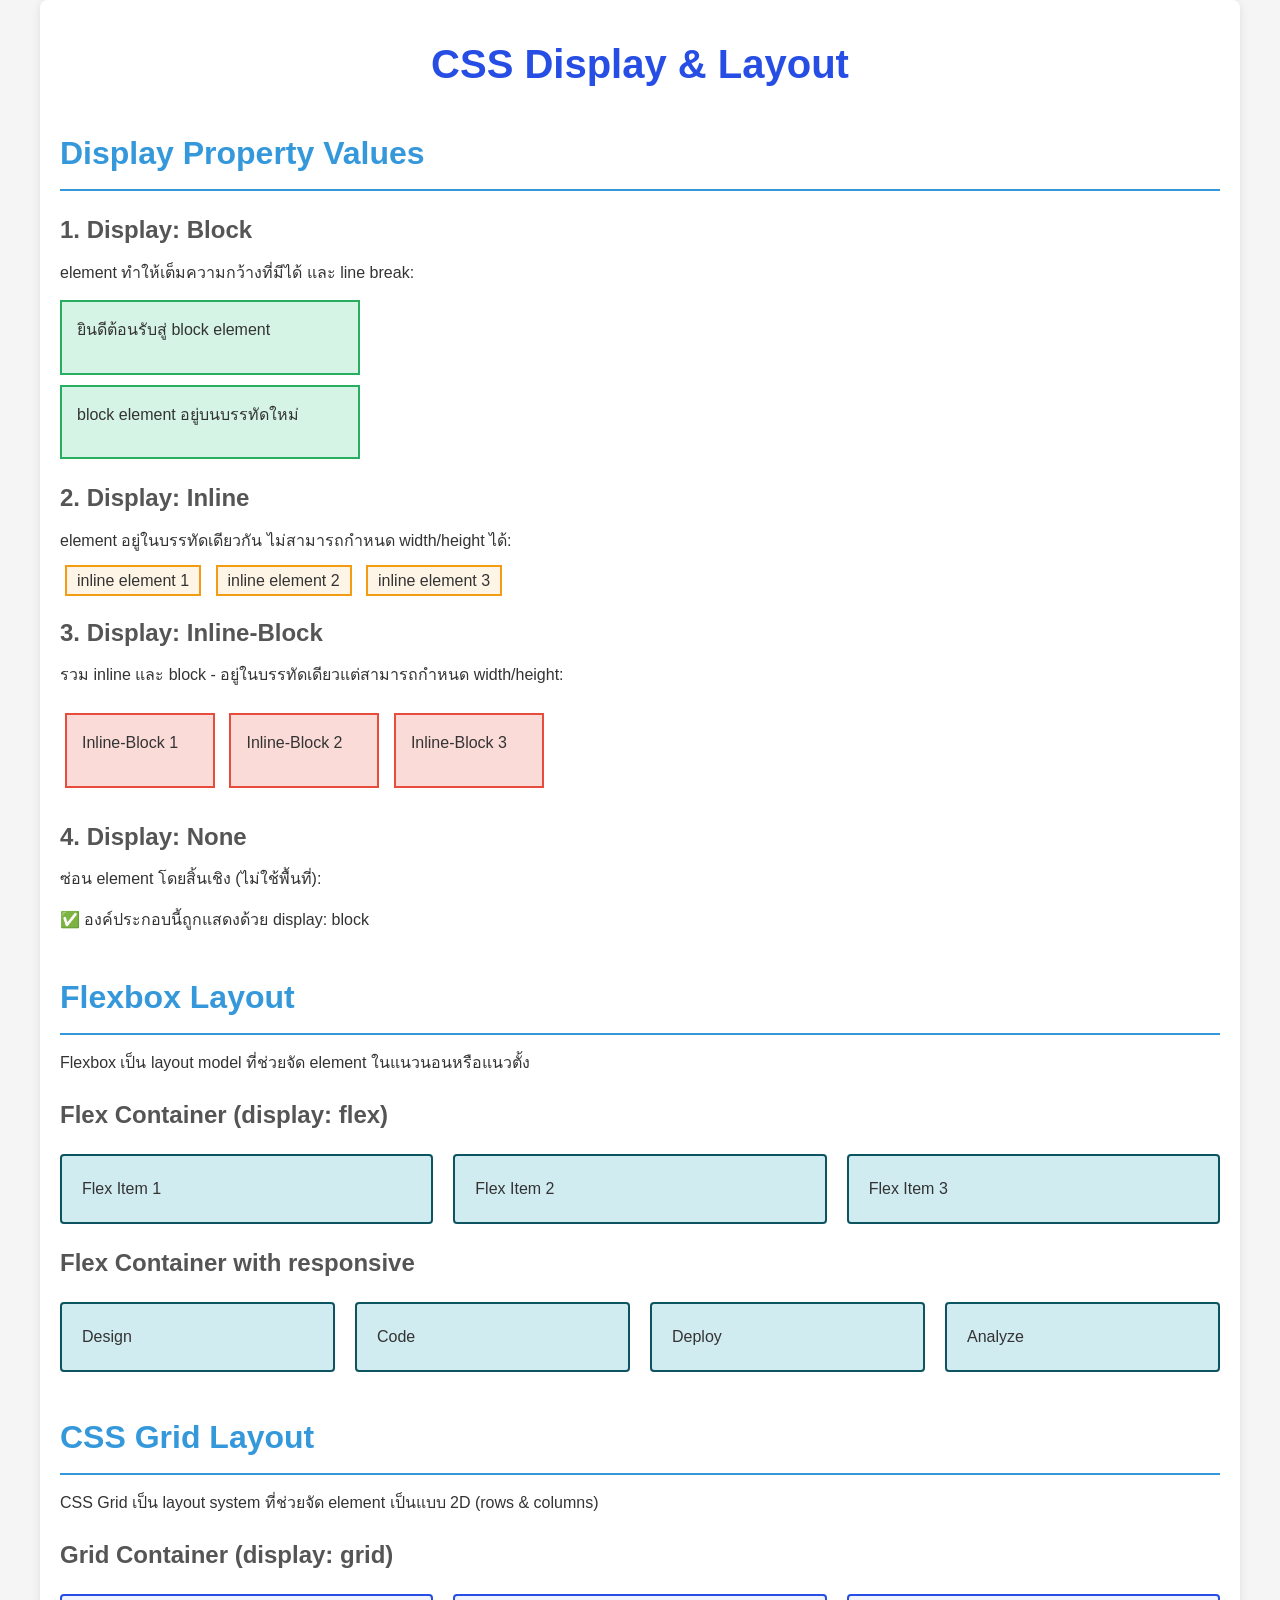
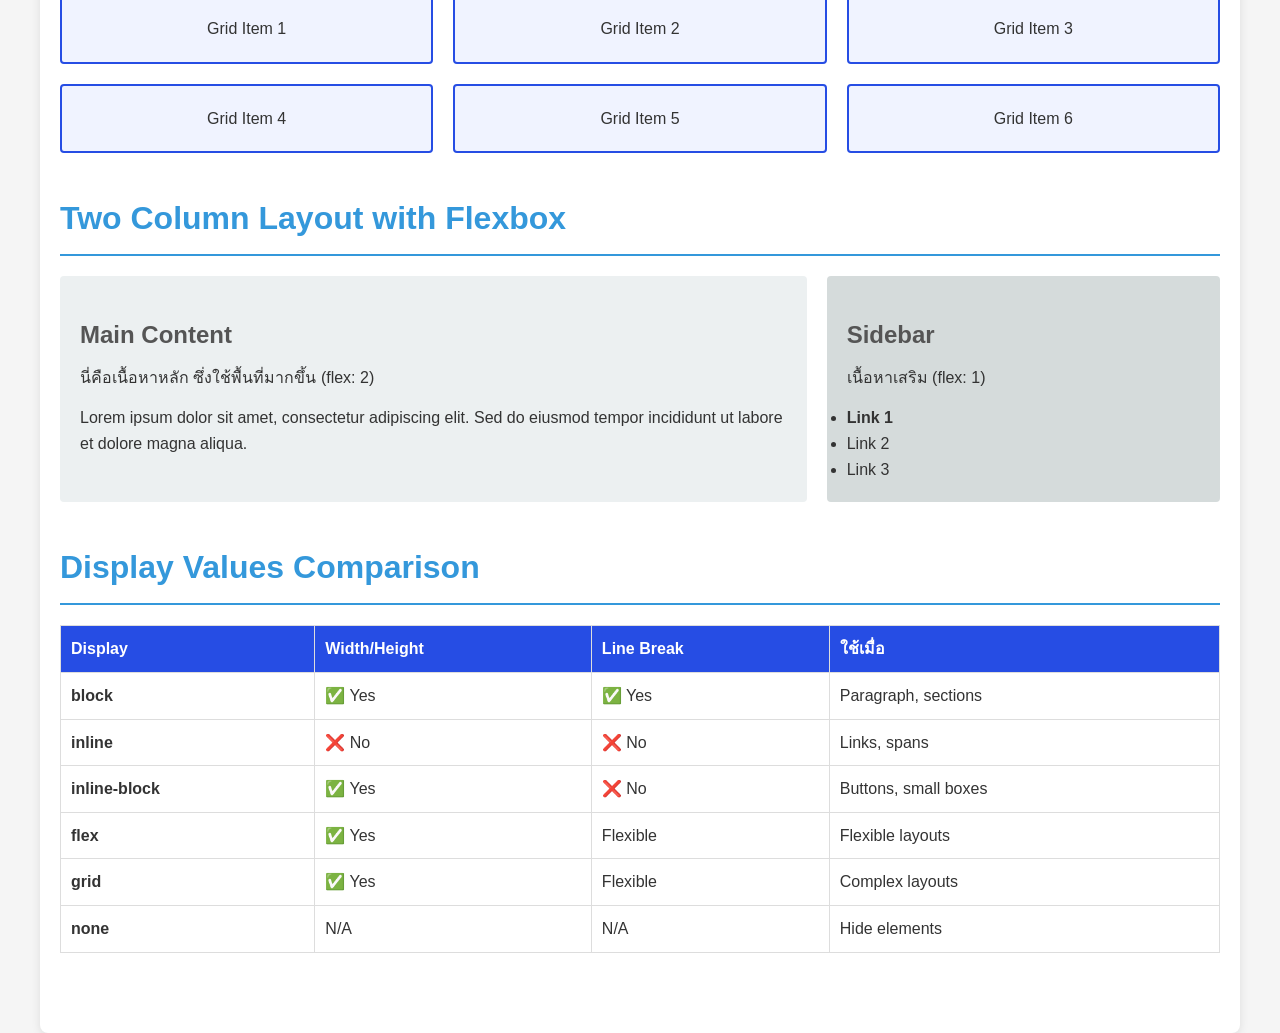
==== display-layout.html @ c70e63ac "add display-layout.html block, inline, flex, grid examples" ====
<!DOCTYPE html>
<html lang="th">
<head>
<meta charset="UTF-8" />
<meta name="viewport" content="width=device-width, initial-scale=1.0" />
<title>CSS Display & Layout</title>
<link rel="stylesheet" href="styles.css" />
<style>
/* ================================
   DISPLAY PROPERTY DEMONSTRATION
================================ */
.display-section {
  margin: 40px 0;
}

/* Display: Block */
.block-demo {
  display: block;
  width: 300px;
  background-color: #d5f4e6;
  border: 2px solid #27ae60;
  padding: 15px;
  margin: 10px 0;
}

/* Display: Inline */
.inline-demo {
  display: inline;
  background-color: #fef5e7;
  border: 2px solid #f39c12;
  padding: 5px 10px;
  margin: 0 5px;
}

/* Display: Inline-Block */
.inline-block-demo {
  display: inline-block;
  width: 150px;
  background-color: #fadbd8;
  border: 2px solid #e74c3c;
  padding: 15px;
  margin: 10px 5px;
  vertical-align: top;
}

/* Display: None */
.hidden {
  display: none;
}

.visible {
  display: block;
}

/* Flexbox Layout */
.flex-container {
  display: flex;
  gap: 20px;
  flex-wrap: wrap;
  margin: 20px 0;
}

.flex-item {
  flex: 1;
  min-width: 200px;
  background-color: #d1ecf1;
  border: 2px solid #0c5460;
  padding: 20px;
  border-radius: 4px;
}

/* Grid Layout */
.grid-container {
  display: grid;
  grid-template-columns: repeat(3, 1fr);
  gap: 20px;
  margin: 20px 0;
}

.grid-item {
  background-color: #f0f3ff;
  border: 2px solid #264de4;
  padding: 20px;
  text-align: center;
  border-radius: 4px;
}

@media (max-width: 768px) {
  .grid-container {
    grid-template-columns: repeat(2, 1fr);
  }
}

@media (max-width: 480px) {
  .grid-container {
    grid-template-columns: 1fr;
  }
}

/* Two Column Layout */
.two-column {
  display: flex;
  gap: 20px;
  margin: 20px 0;
}

.main-content {
  flex: 2;
  background-color: #ecf0f1;
  padding: 20px;
  border-radius: 4px;
}

.sidebar-col {
  flex: 1;
  background-color: #d5dbdb;
  padding: 20px;
  border-radius: 4px;
}
</style>
</head>
<body>
<div class="container">
<h1>CSS Display & Layout</h1>

<!-- Display Values -->
<section class="display-section">
<h2>Display Property Values</h2>

<h3>1. Display: Block</h3>
<p>element ทําให้เต็มความกว้างที่มีได้ และ line break:</p>
<div class="block-demo">
<p>ยินดีต้อนรับสู่ block element</p>
</div>
<div class="block-demo">
<p>block element อยู่บนบรรทัดใหม่</p>
</div>

<h3>2. Display: Inline</h3>
<p>element อยู่ในบรรทัดเดียวกัน ไม่สามารถกําหนด width/height ได้:</p>
<p>
<span class="inline-demo">inline element 1</span>
<span class="inline-demo">inline element 2</span>
<span class="inline-demo">inline element 3</span>
</p>

<h3>3. Display: Inline-Block</h3>
<p>
รวม inline และ block - อยู่ในบรรทัดเดียวแต่สามารถกําหนด width/height:
</p>
<div>
<div class="inline-block-demo">
<p>Inline-Block 1</p>
</div>
<div class="inline-block-demo">
<p>Inline-Block 2</p>
</div>
<div class="inline-block-demo">
<p>Inline-Block 3</p>
</div>
</div>

<h3>4. Display: None</h3>
<p>ซ่อน element โดยสิ้นเชิง (ไม่ใช้พื้นที่):</p>
<p class="hidden">❌ องค์ประกอบนี้ถูกซ่อนด้วย display: none</p>
<p class="visible">✅ องค์ประกอบนี้ถูกแสดงด้วย display: block</p>
</section>

<!-- Flexbox -->
<section class="display-section">
<h2>Flexbox Layout</h2>
<p>Flexbox เป็น layout model ที่ช่วยจัด element ในแนวนอนหรือแนวตั้ง</p>

<h3>Flex Container (display: flex)</h3>
<div class="flex-container">
<div class="flex-item">Flex Item 1</div>
<div class="flex-item">Flex Item 2</div>
<div class="flex-item">Flex Item 3</div>
</div>

<h3>Flex Container with responsive</h3>
<div class="flex-container">
<div class="flex-item">Design</div>
<div class="flex-item">Code</div>
<div class="flex-item">Deploy</div>
<div class="flex-item">Analyze</div>
</div>
</section>

<!-- Grid Layout -->
<section class="display-section">
<h2>CSS Grid Layout</h2>
<p>
CSS Grid เป็น layout system ที่ช่วยจัด element เป็นแบบ 2D (rows & columns)
</p>

<h3>Grid Container (display: grid)</h3>
<div class="grid-container">
<div class="grid-item">Grid Item 1</div>
<div class="grid-item">Grid Item 2</div>
<div class="grid-item">Grid Item 3</div>
<div class="grid-item">Grid Item 4</div>
<div class="grid-item">Grid Item 5</div>
<div class="grid-item">Grid Item 6</div>
</div>
</section>

<!-- Two Column Layout -->
<section class="display-section">
<h2>Two Column Layout with Flexbox</h2>
<div class="two-column">
<div class="main-content">
<h3>Main Content</h3>
<p>นี่คือเนื้อหาหลัก ซึ่งใช้พื้นที่มากขึ้น (flex: 2)</p>
<p>
Lorem ipsum dolor sit amet, consectetur adipiscing elit. Sed do
eiusmod tempor incididunt ut labore et dolore magna aliqua.
</p>
</div>
<aside class="sidebar-col">
<h3>Sidebar</h3>
<p>เนื้อหาเสริม (flex: 1)</p>
<ul>
<li>Link 1</li>
<li>Link 2</li>
<li>Link 3</li>
</ul>
</aside>
</div>
</section>

<!-- Display Comparison Table -->
<section class="display-section">
<h2>Display Values Comparison</h2>
<table style="width: 100%; border-collapse: collapse; margin-top: 20px">
<thead>
<tr style="background-color: #264de4; color: white; text-align: left">
<th style="padding: 10px; border: 1px solid #ddd">Display</th>
<th style="padding: 10px; border: 1px solid #ddd">Width/Height</th>
<th style="padding: 10px; border: 1px solid #ddd">Line Break</th>
<th style="padding: 10px; border: 1px solid #ddd">ใช้เมื่อ</th>
</tr>
</thead>
<tbody>
<tr>
<td style="padding: 10px; border: 1px solid #ddd"><strong>block</strong></td>
<td style="padding: 10px; border: 1px solid #ddd">✅ Yes</td>
<td style="padding: 10px; border: 1px solid #ddd">✅ Yes</td>
<td style="padding: 10px; border: 1px solid #ddd">Paragraph, sections</td>
</tr>
<tr>
<td style="padding: 10px; border: 1px solid #ddd"><strong>inline</strong></td>
<td style="padding: 10px; border: 1px solid #ddd">❌ No</td>
<td style="padding: 10px; border: 1px solid #ddd">❌ No</td>
<td style="padding: 10px; border: 1px solid #ddd">Links, spans</td>
</tr>
<tr>
<td style="padding: 10px; border: 1px solid #ddd"><strong>inline-block</strong></td>
<td style="padding: 10px; border: 1px solid #ddd">✅ Yes</td>
<td style="padding: 10px; border: 1px solid #ddd">❌ No</td>
<td style="padding: 10px; border: 1px solid #ddd">Buttons, small boxes</td>
</tr>
<tr>
<td style="padding: 10px; border: 1px solid #ddd"><strong>flex</strong></td>
<td style="padding: 10px; border: 1px solid #ddd">✅ Yes</td>
<td style="padding: 10px; border: 1px solid #ddd">Flexible</td>
<td style="padding: 10px; border: 1px solid #ddd">Flexible layouts</td>
</tr>
<tr>
<td style="padding: 10px; border: 1px solid #ddd"><strong>grid</strong></td>
<td style="padding: 10px; border: 1px solid #ddd">✅ Yes</td>
<td style="padding: 10px; border: 1px solid #ddd">Flexible</td>
<td style="padding: 10px; border: 1px solid #ddd">Complex layouts</td>
</tr>
<tr>
<td style="padding: 10px; border: 1px solid #ddd"><strong>none</strong></td>
<td style="padding: 10px; border: 1px solid #ddd">N/A</td>
<td style="padding: 10px; border: 1px solid #ddd">N/A</td>
<td style="padding: 10px; border: 1px solid #ddd">Hide elements</td>
</tr>
</tbody>
</table>
</section>
</div>
</body>
</html>
---- styles.css ----
/* ================================
   UNIVERSAL SELECTOR (*)
================================ */
* {
  margin: 0;
  padding: 0;
  box-sizing: border-box;
}

/* ================================
   ELEMENT SELECTORS
================================ */
/* Body - ตั้งค่า default ทั้งเพจ */
body {
  font-family: "Segoe UI", Tahoma, Geneva, Verdana, sans-serif;
  line-height: 1.6;
  color: #333;
  background-color: #f5f5f5;
}

/* Heading */
h1 {
  font-size: 2.5em;
  font-weight: 700;
  color: #264de4;
  text-align: center;
  line-height: 1.2;
  margin-bottom: 20px;
}

h2 {
  font-size: 2em;
  color: #3498db;
  margin-top: 30px;
  margin-bottom: 15px;
  border-bottom: 2px solid #3498db;
  padding-bottom: 10px;
}

h3 {
  font-size: 1.5em;
  color: #555;
  margin-top: 20px;
  margin-bottom: 10px;
}

/* Paragraph */
p {
  font-size: 1em;
  margin-bottom: 15px;
}

/* Container */
.container {
  max-width: 1200px;
  margin: 0 auto;
  padding: 40px 20px;
  background: white;
  border-radius: 8px;
  box-shadow: 0 2px 10px rgba(0, 0, 0, 0.1);
}

/* ================================
   CLASS SELECTORS (.)
================================ */
/* Intro paragraph */
.intro {
  font-size: 1.2em;
  color: #666;
  text-align: center;
  font-style: italic;
  margin-bottom: 30px;
}

/* Highlight text */
.highlight {
  background-color: #fff3cd;
  padding: 2px 6px;
  border-radius: 3px;
  color: #856404;
}

/* Code block styling */
.code-box {
  background-color: #f4f4f4;
  border-left: 4px solid #264de4;
  padding: 15px;
  margin: 20px 0;
  border-radius: 4px;
  overflow-x: auto;
}

.code-box code {
  font-family: "Courier New", monospace;
  font-size: 0.9em;
  color: #d63031;
}

/* Button styling */
.btn {
  display: inline-block;
  padding: 10px 20px;
  background-color: #dddddd;
  color: rgb(0, 0, 0);
  text-decoration: none;
  border-radius: 5px;
  transition: all 0.3s ease;
  border: none;
  cursor: pointer;
  font-size: 1em;
  margin: 10px 5px 10px 0;
}

.btn:hover {
  background-color: #c8ff00;
  transform: translateY(-2px);
  box-shadow: 0 4px 8px rgba(0, 0, 0, 0.2);
}

.btn:active {
  transform: translateY(0);
  box-shadow: 0 2px 4px rgba(0, 0, 0, 0.2);
}

/* ================================
   ID SELECTORS (#)
================================ */
#main-section {
  margin: 40px 0;
}

/* ================================
   ATTRIBUTE SELECTORS []
================================ */
input[type="text"],
input[type="email"],
textarea {
  width: 100%;
  padding: 10px;
  margin: 10px 0;
  border: 1px solid #ddd;
  border-radius: 4px;
  font-family: inherit;
}

input[type="text"]:focus,
input[type="email"]:focus,
textarea:focus {
  outline: none;
  border-color: #264de4;
  box-shadow: 0 0 5px rgba(38, 77, 228, 0.5);
}

input[disabled] {
  background-color: #e9ecef;
  cursor: not-allowed;
}

a[target="_blank"]::after {
  content: " ↗";
  font-size: 0.8em;
}

/* ================================
   PSEUDO-CLASS SELECTORS
================================ */
a {
  color: #264de4;
  text-decoration: none;
  transition: color 0.3s ease;
}

a:hover {
  color: #3498db;
  text-decoration: underline;
}

a:visited {
  color: #8e44ad;
}

a:active {
  color: #c0392b;
}

li:first-child {
  font-weight: bold;
}

li:last-child {
  margin-bottom: 0;
}

/* ================================
   COLOR & TEXT STYLING
================================ */
/* Text colors */
.text-primary {
  color: #264de4;
}

.text-success {
  color: #27ae60;
}

.text-warning {
  color: #f39c12;
}

.text-danger {
  color: #e74c3c;
}

/* Background colors */
.bg-light {
  background-color: #ecf0f1;
  padding: 15px;
  border-radius: 4px;
}

.bg-info {
  background-color: #d1ecf1;
  border-left: 4px solid #0c5460;
  padding: 15px;
  border-radius: 4px;
}

/* Font styling */
.font-bold {
  font-weight: 700;
}

.font-italic {
  font-style: italic;
}

.text-uppercase {
  text-transform: uppercase;
  letter-spacing: 1px;
}

.text-center {
  text-align: center;
}

.text-justify {
  text-align: justify;
}
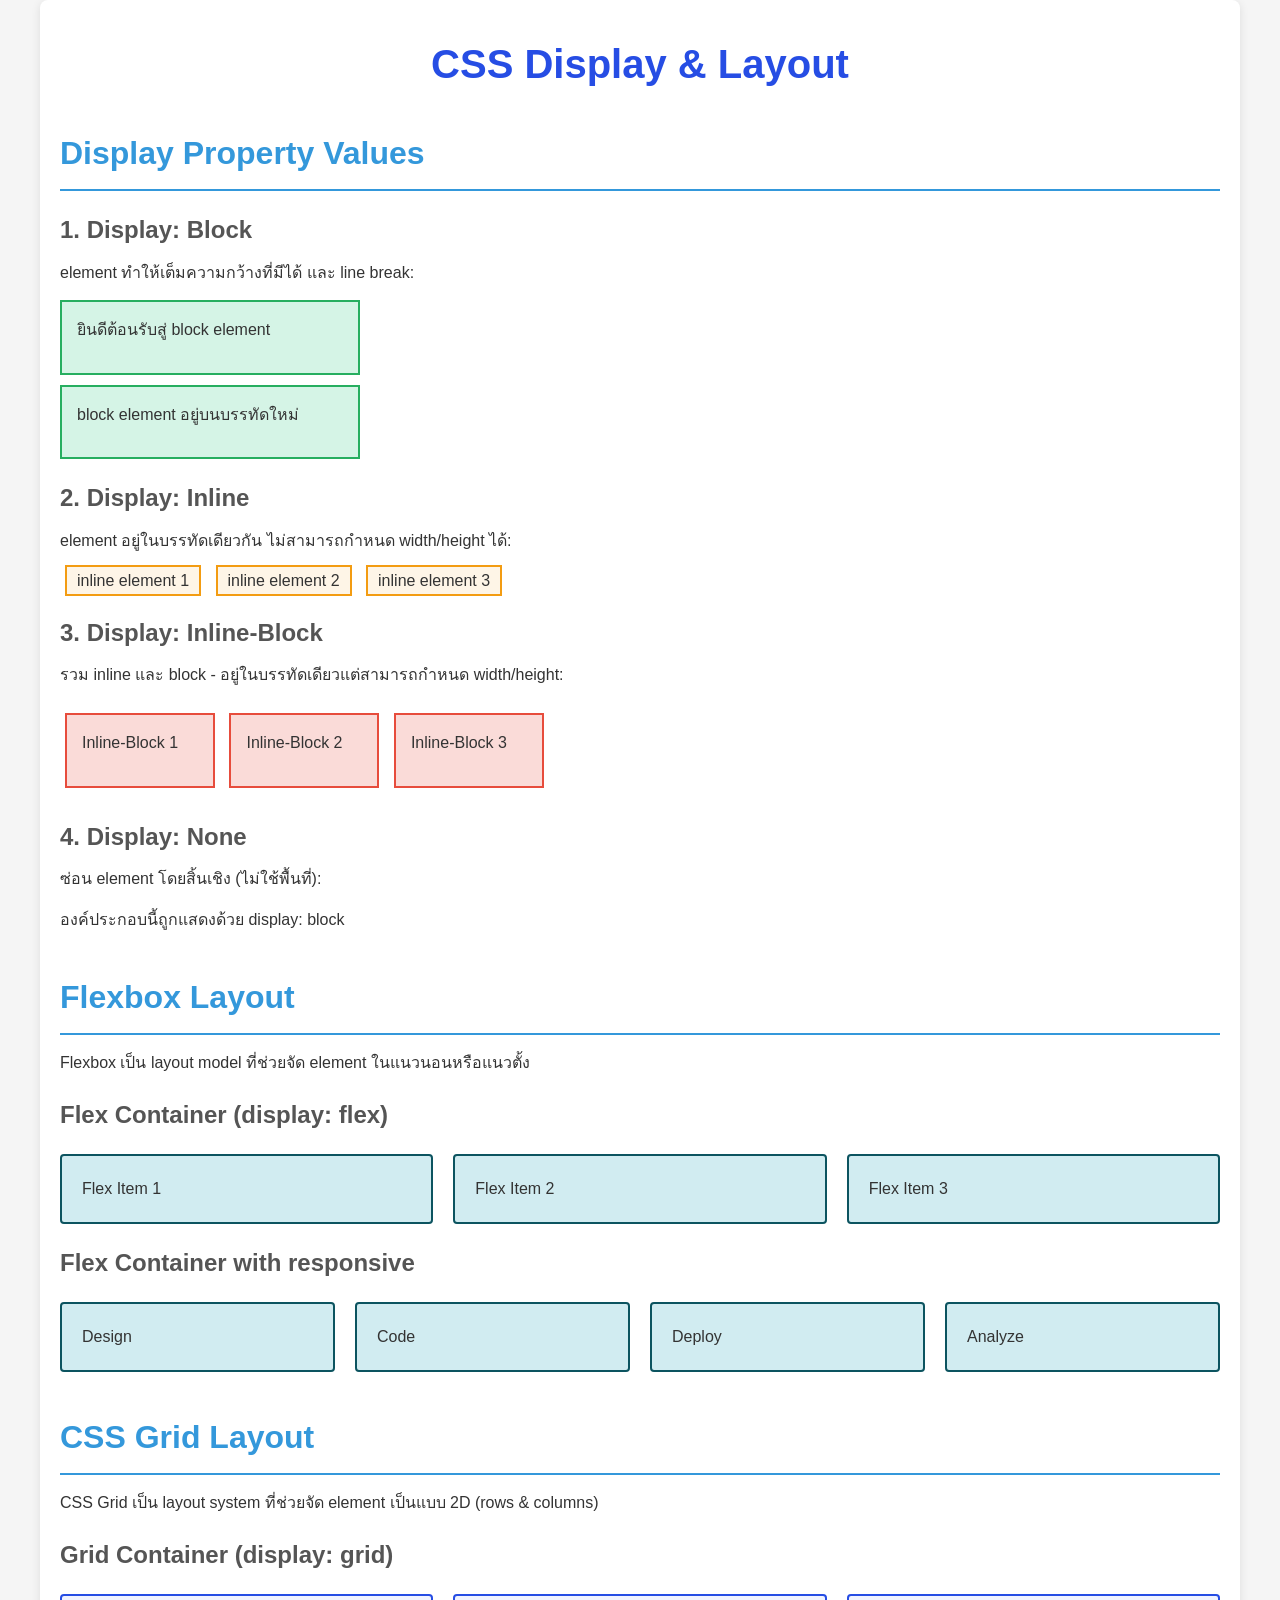
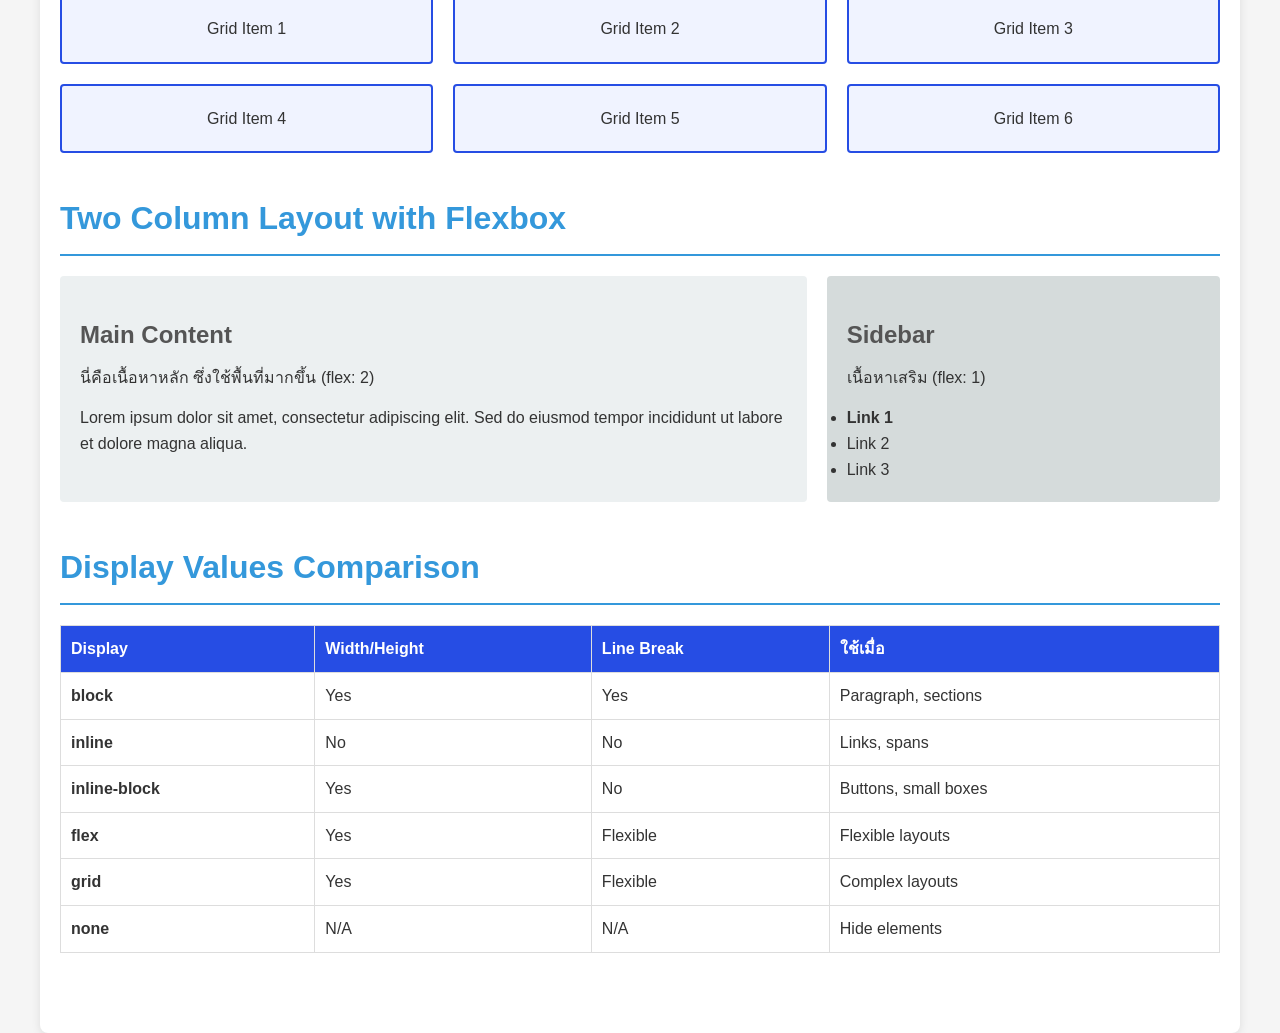
==== commit 3f06fbbb: "remove all emojis from web pages" ====
--- a/display-layout.html
+++ b/display-layout.html
@@ -162,8 +162,8 @@
 
 <h3>4. Display: None</h3>
 <p>ซ่อน element โดยสิ้นเชิง (ไม่ใช้พื้นที่):</p>
-<p class="hidden">❌ องค์ประกอบนี้ถูกซ่อนด้วย display: none</p>
-<p class="visible">✅ องค์ประกอบนี้ถูกแสดงด้วย display: block</p>
+<p class="hidden">องค์ประกอบนี้ถูกซ่อนด้วย display: none</p>
+<p class="visible">องค์ประกอบนี้ถูกแสดงด้วย display: block</p>
 </section>
 
 <!-- Flexbox -->
@@ -244,31 +244,31 @@
 <tbody>
 <tr>
 <td style="padding: 10px; border: 1px solid #ddd"><strong>block</strong></td>
-<td style="padding: 10px; border: 1px solid #ddd">✅ Yes</td>
-<td style="padding: 10px; border: 1px solid #ddd">✅ Yes</td>
+<td style="padding: 10px; border: 1px solid #ddd">Yes</td>
+<td style="padding: 10px; border: 1px solid #ddd">Yes</td>
 <td style="padding: 10px; border: 1px solid #ddd">Paragraph, sections</td>
 </tr>
 <tr>
 <td style="padding: 10px; border: 1px solid #ddd"><strong>inline</strong></td>
-<td style="padding: 10px; border: 1px solid #ddd">❌ No</td>
-<td style="padding: 10px; border: 1px solid #ddd">❌ No</td>
+<td style="padding: 10px; border: 1px solid #ddd">No</td>
+<td style="padding: 10px; border: 1px solid #ddd">No</td>
 <td style="padding: 10px; border: 1px solid #ddd">Links, spans</td>
 </tr>
 <tr>
 <td style="padding: 10px; border: 1px solid #ddd"><strong>inline-block</strong></td>
-<td style="padding: 10px; border: 1px solid #ddd">✅ Yes</td>
-<td style="padding: 10px; border: 1px solid #ddd">❌ No</td>
+<td style="padding: 10px; border: 1px solid #ddd">Yes</td>
+<td style="padding: 10px; border: 1px solid #ddd">No</td>
 <td style="padding: 10px; border: 1px solid #ddd">Buttons, small boxes</td>
 </tr>
 <tr>
 <td style="padding: 10px; border: 1px solid #ddd"><strong>flex</strong></td>
-<td style="padding: 10px; border: 1px solid #ddd">✅ Yes</td>
+<td style="padding: 10px; border: 1px solid #ddd">Yes</td>
 <td style="padding: 10px; border: 1px solid #ddd">Flexible</td>
 <td style="padding: 10px; border: 1px solid #ddd">Flexible layouts</td>
 </tr>
 <tr>
 <td style="padding: 10px; border: 1px solid #ddd"><strong>grid</strong></td>
-<td style="padding: 10px; border: 1px solid #ddd">✅ Yes</td>
+<td style="padding: 10px; border: 1px solid #ddd">Yes</td>
 <td style="padding: 10px; border: 1px solid #ddd">Flexible</td>
 <td style="padding: 10px; border: 1px solid #ddd">Complex layouts</td>
 </tr>
